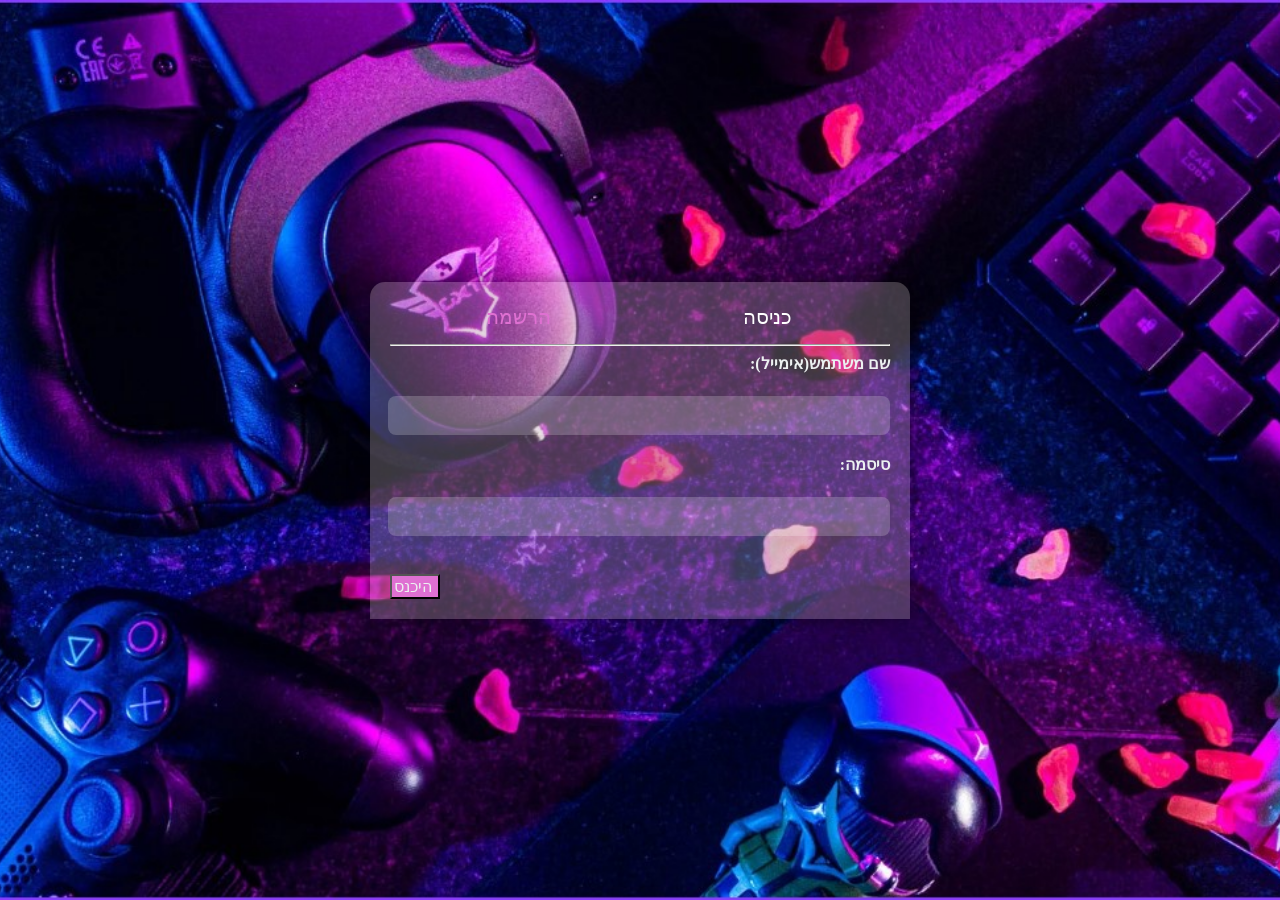
==== pages/index.html @ 21c8f105 "Initial commit - Added catch the balls game with README" ====
<!DOCTYPE html>
<html lang="he" dir="rtl">
<head>
    <meta charset="UTF-8">
    <meta name="viewport" content="width=device-width, initial-scale=1.0">
    <title> כניסה/הרשמה</title>
    <link rel="stylesheet" href="../css/index.css">
    <script defer src="../javaScript/index.js"></script>
</head>
<body>

    <div id="container">
        <div id="buttons">
          <button id="login">כניסה</button>
          <button id="register">הרשמה</button> 
        </div><hr>
        <form id="formLogin" class="form-wrapper active">
          <label for="username">שם משתמש(אימייל):</label><br>
          <input type="text" id="loginUsername" name="username" required><br>
          <label for="password">סיסמה:</label><br>
          <input type="password" id="loginPassword" name="password" required><br><br>
          <input type="submit" value="היכנס" id="send">
        </form>
        <form id="formRegister" class="form-wrapper">
          <label for="firstName">שם פרטי:</label><br>
          <input type="text" id="registerFirstName" name="firstName" required><br>
          <label for="lastName">שם משפחה:</label><br>
          <input type="text" id="registerLastName" name="lastName"><br>
          <label for="email">אימייל:</label><br>
          <input type="email" id="registerEmail" name="email" required><br>
          <label for="password">סיסמא:</label><br>
          <input type="password" id="registerPassword" name="password" required><br>
          <label for="checkPass">אימות סיסמא:</label><br>
          <input type="password" id="registerCheckPass" name="checkPass" required><br><br>
          <input type="submit" value="הרשם" id="send">
        </form>
      
</body>
</html>
---- css/index.css ----
html{
    background-image: url("../image/רקע\ מזויף.jpg");
    background-size: cover;
    background-position: center;
    background-attachment: fixed;
    width: 100vw;
    display: flex;
    justify-content: center;
    align-items: center;
    height: 100vh;
    margin: 0;
}

#container{
    background-color: rgb(169 161 161 / 34%);
    padding: 40px;
    border-radius: 15px 15px 0 0;
    box-shadow: 0 0 20px 0px #00000080;
    width: 500px;
    border-right-color: transparent;
    border-left-color: transparent;
    border-top-color: transparent;
    border-bottom-color: black;
    transition: transform 0.3s ease;
    padding: 20px;

}
.bottons{
    display: flex;
    flex-wrap: wrap;
}
#login,#register{
   border-color: transparent;
   background-color: #ff000000;
   padding-bottom: 5px;
   font-size: 20px;
   font-family:Cambria, Cochin, Georgia, Times, 'Times New Roman', serif;
   justify-content: space-between;
   width: 49%;
   color: #df70d2;
}
#login{
    color: #ffffff;
}
.form-wrapper{
    display: none;
}
.form-wrapper.active{
    display: block;
}
form:hover {
    transform: scale(1.05); 
}
label {
    display: block;
    margin-bottom: 5px;
    color: #ecf0f1;
    font-weight: bold; 
}
input[type="text"],
input[type="password"],
input[type="email"]{
    width: calc(100% - 22px);
    padding: 12px;
    margin-bottom: 20px;
    border: none;
    background-color: rgba(255, 255, 255, 0.2);
    border-radius: 8px;
    transition: border-color 0.3s ease; 
}
#send{
    background-color: #df70d2;
    color: #ecf0f1;
    width: 50px;
    font-size: medium;
    justify-content: center;
    text-align: center;
    margin-right: 90%;
}
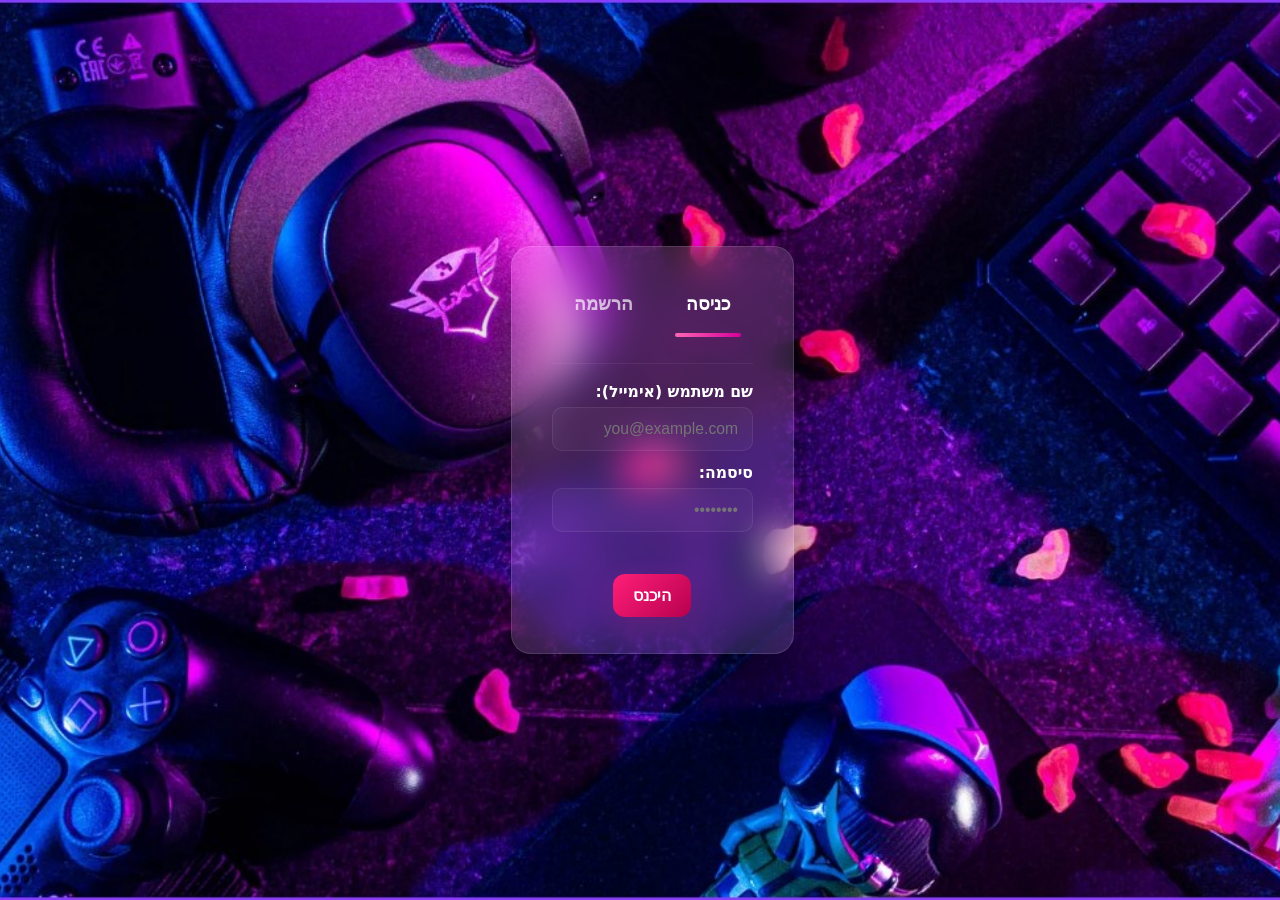
==== commit 411b727e: "Fix css" ====
--- a/pages/index.html
+++ b/pages/index.html
@@ -11,28 +11,48 @@
 
     <div id="container">
         <div id="buttons">
-          <button id="login">כניסה</button>
+          <button id="login" class="active">כניסה</button>
           <button id="register">הרשמה</button> 
         </div><hr>
-        <form id="formLogin" class="form-wrapper active">
-          <label for="username">שם משתמש(אימייל):</label><br>
-          <input type="text" id="loginUsername" name="username" required><br>
-          <label for="password">סיסמה:</label><br>
-          <input type="password" id="loginPassword" name="password" required><br><br>
-          <input type="submit" value="היכנס" id="send">
+        <form id="formLogin" class="form-wrapper active" novalidate>
+          <div class="form-field">
+            <label for="loginUsername">שם משתמש (אימייל):</label>
+            <input type="email" id="loginUsername" name="username" placeholder="you@example.com" required>
+          </div>
+          <div class="form-field">
+            <label for="loginPassword">סיסמה:</label>
+            <input type="password" id="loginPassword" name="password" placeholder="••••••••" required>
+          </div>
+          <div class="message" id="loginMessage" aria-live="polite"></div>
+          <div class="form-actions">
+            <button type="submit" class="btn-submit" id="sendLogin">היכנס</button>
+          </div>
         </form>
-        <form id="formRegister" class="form-wrapper">
-          <label for="firstName">שם פרטי:</label><br>
-          <input type="text" id="registerFirstName" name="firstName" required><br>
-          <label for="lastName">שם משפחה:</label><br>
-          <input type="text" id="registerLastName" name="lastName"><br>
-          <label for="email">אימייל:</label><br>
-          <input type="email" id="registerEmail" name="email" required><br>
-          <label for="password">סיסמא:</label><br>
-          <input type="password" id="registerPassword" name="password" required><br>
-          <label for="checkPass">אימות סיסמא:</label><br>
-          <input type="password" id="registerCheckPass" name="checkPass" required><br><br>
-          <input type="submit" value="הרשם" id="send">
+        <form id="formRegister" class="form-wrapper" novalidate>
+          <div class="form-field">
+            <label for="registerFirstName">שם פרטי:</label>
+            <input type="text" id="registerFirstName" name="firstName" placeholder="שם פרטי" required>
+          </div>
+          <div class="form-field">
+            <label for="registerLastName">שם משפחה:</label>
+            <input type="text" id="registerLastName" name="lastName" placeholder="שם משפחה">
+          </div>
+          <div class="form-field">
+            <label for="registerEmail">אימייל:</label>
+            <input type="email" id="registerEmail" name="email" placeholder="you@example.com" required>
+          </div>
+          <div class="form-field">
+            <label for="registerPassword">סיסמא (6+ תווים):</label>
+            <input type="password" id="registerPassword" name="password" placeholder="••••••••" required>
+          </div>
+          <div class="form-field">
+            <label for="registerCheckPass">אימות סיסמא:</label>
+            <input type="password" id="registerCheckPass" name="checkPass" placeholder="••••••••" required>
+          </div>
+          <div class="message" id="registerMessage" aria-live="polite"></div>
+          <div class="form-actions">
+            <button type="submit" class="btn-submit" id="sendRegister">הרשם</button>
+          </div>
         </form>
       
 </body>
--- a/css/index.css
+++ b/css/index.css
@@ -1,5 +1,5 @@
-html{
-    background-image: url("../image/רקע\ מזויף.jpg");
+html {
+    background-image: url("../image/register.jpg");
     background-size: cover;
     background-position: center;
     background-attachment: fixed;
@@ -9,71 +9,157 @@
     align-items: center;
     height: 100vh;
     margin: 0;
+    font-family: 'Segoe UI', system-ui, -apple-system, sans-serif;
 }
 
-#container{
-    background-color: rgb(169 161 161 / 34%);
-    padding: 40px;
-    border-radius: 15px 15px 0 0;
-    box-shadow: 0 0 20px 0px #00000080;
-    width: 500px;
-    border-right-color: transparent;
-    border-left-color: transparent;
-    border-top-color: transparent;
-    border-bottom-color: black;
-    transition: transform 0.3s ease;
-    padding: 20px;
 
+#container {
+    background-color: rgba(255, 255, 255, 0.12);
+    backdrop-filter: blur(18px);
+    -webkit-backdrop-filter: blur(18px);
+    padding: 36px 40px;
+    border-radius: 20px;
+    box-shadow: 0 20px 50px rgba(0, 0, 0, 0.45);
+    width: 92%;
+    max-width: 640px;
+    box-sizing: border-box;
+    border: 1px solid rgba(255, 255, 255, 0.12);
+    transition: transform 0.28s cubic-bezier(0.22, 1, 0.36, 1);
 }
-.bottons{
+
+
+#buttons{
     display: flex;
-    flex-wrap: wrap;
+    gap: 8px;
+    margin-bottom: 1.25rem;
+    padding-bottom: 18px; 
+    position: relative;
+    align-items: center;
 }
-#login,#register{
-   border-color: transparent;
-   background-color: #ff000000;
-   padding-bottom: 5px;
-   font-size: 20px;
-   font-family:Cambria, Cochin, Georgia, Times, 'Times New Roman', serif;
-   justify-content: space-between;
-   width: 49%;
-   color: #df70d2;
+
+#buttons button{
+    flex: 1 1 auto;
+    background: transparent;
+    border: none;
+    color: rgba(255,255,255,0.68);
+    font-size: 1.15rem;
+    font-weight: 800;
+    padding: 10px 12px;
+    cursor: pointer;
+    transition: color 0.18s ease, transform 0.18s ease;
+    position: relative;
 }
-#login{
+
+#buttons button:hover{
+    color: #fff;
+    transform: translateY(-2px);
+}
+
+
+#buttons button.active{
     color: #ffffff;
 }
+#buttons button.active::after{
+    content: "";
+    position: absolute;
+    left: 12px;
+    right: 12px;
+    bottom: -12px;
+    height: 4px;
+    border-radius: 6px;
+    background: linear-gradient(90deg, #ff66b3 0%, #d4009a 100%);
+    box-shadow: 0 6px 18px rgba(212, 0, 154, 0.28);
+}
+
+hr{
+    border: none;
+    height: 1px;
+    background: rgba(255,255,255,0.06);
+    margin: 0 0 18px 0;
+}
+
+/* Form wrappers (show/hide) */
 .form-wrapper{
     display: none;
+    opacity: 0;
+    transform: translateY(8px);
+    transition: opacity 0.28s ease, transform 0.28s ease;
 }
 .form-wrapper.active{
     display: block;
+    opacity: 1;
+    transform: translateY(0);
 }
-form:hover {
-    transform: scale(1.05); 
-}
+
+.form-field{ margin-bottom: 12px; }
+
 label {
     display: block;
-    margin-bottom: 5px;
-    color: #ecf0f1;
-    font-weight: bold; 
+    margin-bottom: 6px;
+    color: #ffffff;
+    font-weight: 700;
+    font-size: 0.98rem;
+    text-align: right;
 }
+
 input[type="text"],
 input[type="password"],
-input[type="email"]{
-    width: calc(100% - 22px);
-    padding: 12px;
-    margin-bottom: 20px;
+input[type="email"] {
+    width: 100%;
+    padding: 12px 14px;
+    margin: 0;
+    border: 1px solid rgba(255,255,255,0.08);
+    background-color: rgba(255,255,255,0.03);
+    border-radius: 10px;
+    color: #eef0f6;
+    font-size: 0.98rem;
+    box-sizing: border-box;
+    transition: box-shadow 0.18s ease, border-color 0.18s ease, background 0.18s ease;
+    text-align: right;
+}
+
+input:focus{
+    outline: none;
+    background-color: rgba(255,255,255,0.045);
+    border-color: #ff1f78;
+    box-shadow: 0 8px 28px rgba(255,31,120,0.08);
+}
+
+.form-actions{ display:flex; justify-content:center; margin-top:10px; }
+
+/* Primary submit button style */
+.btn-submit{
+    background: linear-gradient(135deg, #ff1f78 0%, #b8004f 100%);
+    color: #fff;
+    padding: 12px 20px;
+    font-size: 1rem;
+    font-weight: 800;
     border: none;
-    background-color: rgba(255, 255, 255, 0.2);
-    border-radius: 8px;
-    transition: border-color 0.3s ease; 
+    border-radius: 12px;
+    cursor: pointer;
+    box-shadow: 0 10px 30px rgba(255,31,120,0.16);
+    transition: transform 0.18s ease, box-shadow 0.18s ease, filter 0.18s ease;
 }
-#send{
-    background-color: #df70d2;
-    color: #ecf0f1;
-    width: 50px;
-    font-size: medium;
-    justify-content: center;
+
+.btn-submit:hover{ transform: translateY(-3px); box-shadow: 0 14px 38px rgba(255,31,120,0.22); }
+
+/* Inline message area */
+.message{
+    min-height: 1.2rem;
+    color: #ffd1e8;
+    font-size: 0.95rem;
+    margin-top: 6px;
     text-align: center;
-    margin-right: 90%;
-}+}
+
+/* Responsive */
+@media (max-width: 720px){
+    #container{ padding: 26px 18px; }
+    #buttons button{ font-size: 1rem; }
+}
+
+@media (max-width: 420px){
+    #game-container{ grid-template-columns: 1fr; }
+    #buttons{ gap:6px; }
+    #buttons button{ font-size: 0.95rem; padding: 8px 6px; }
+}
